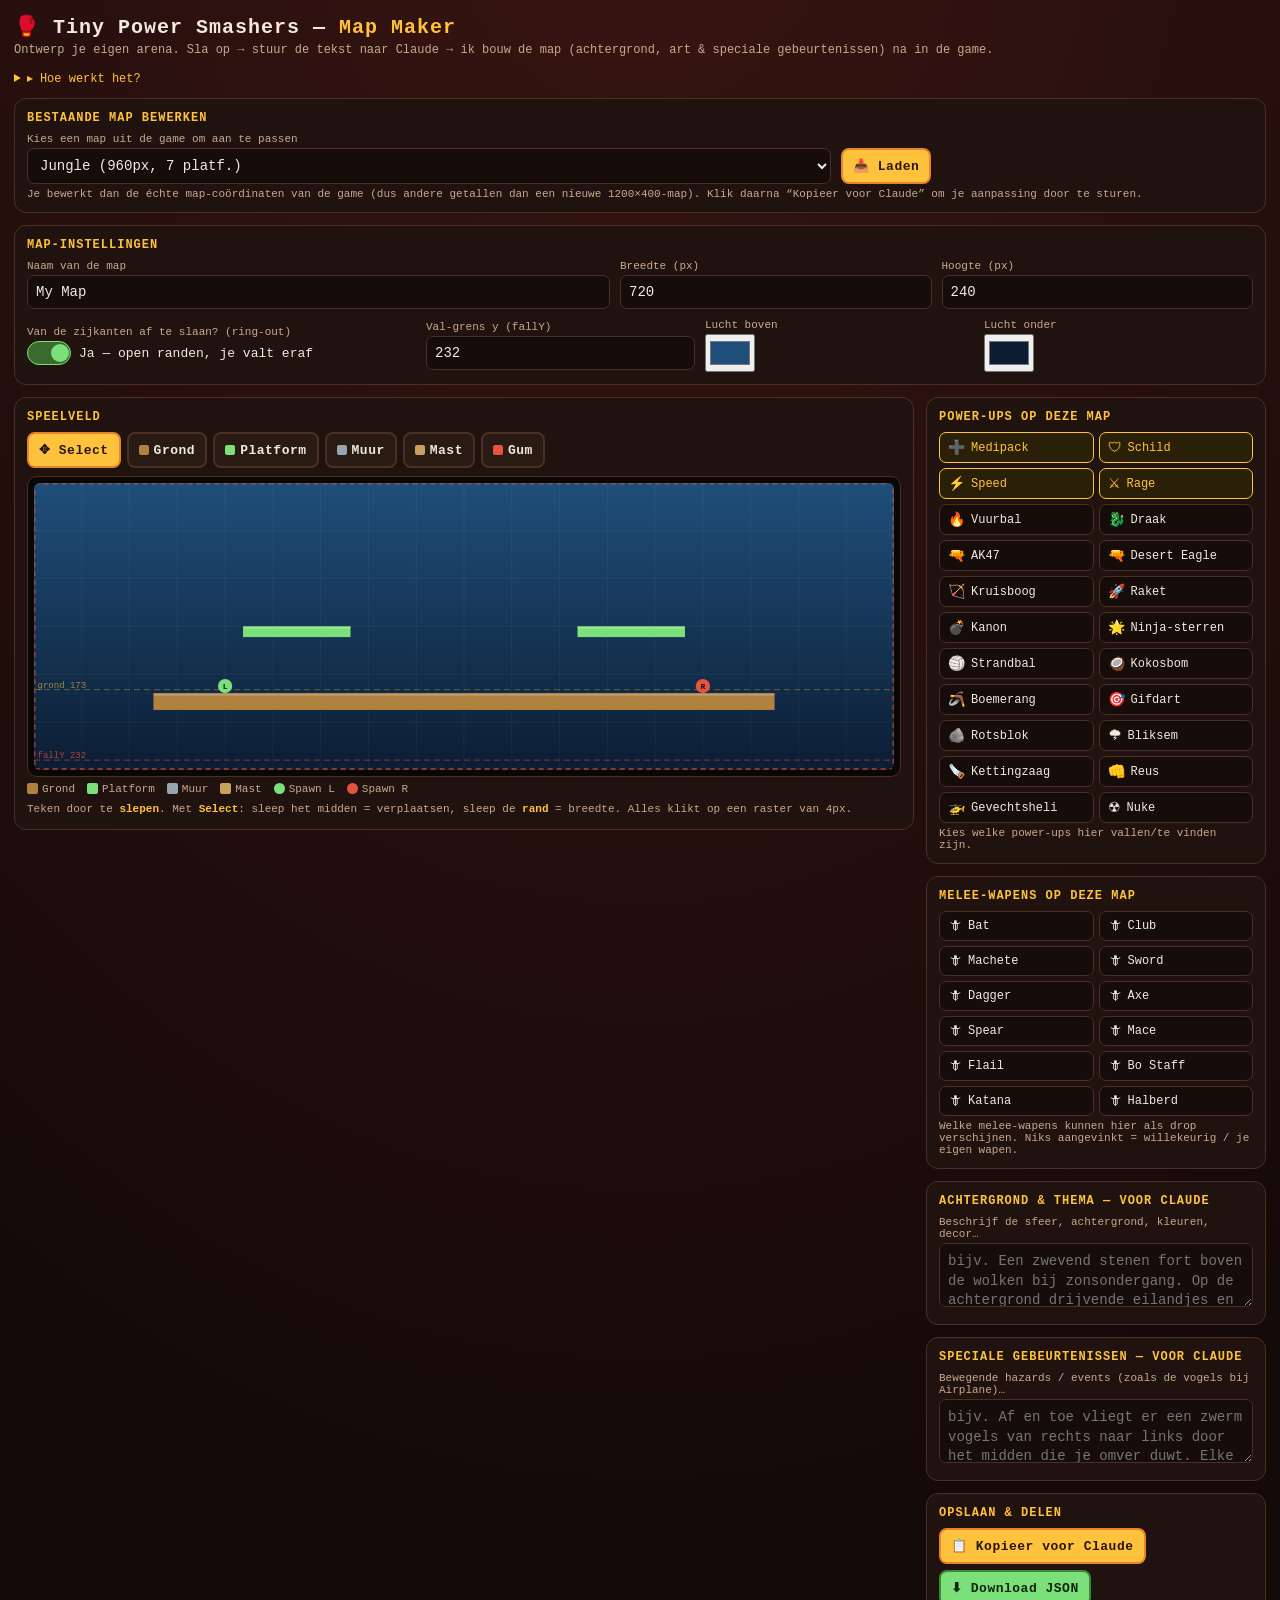
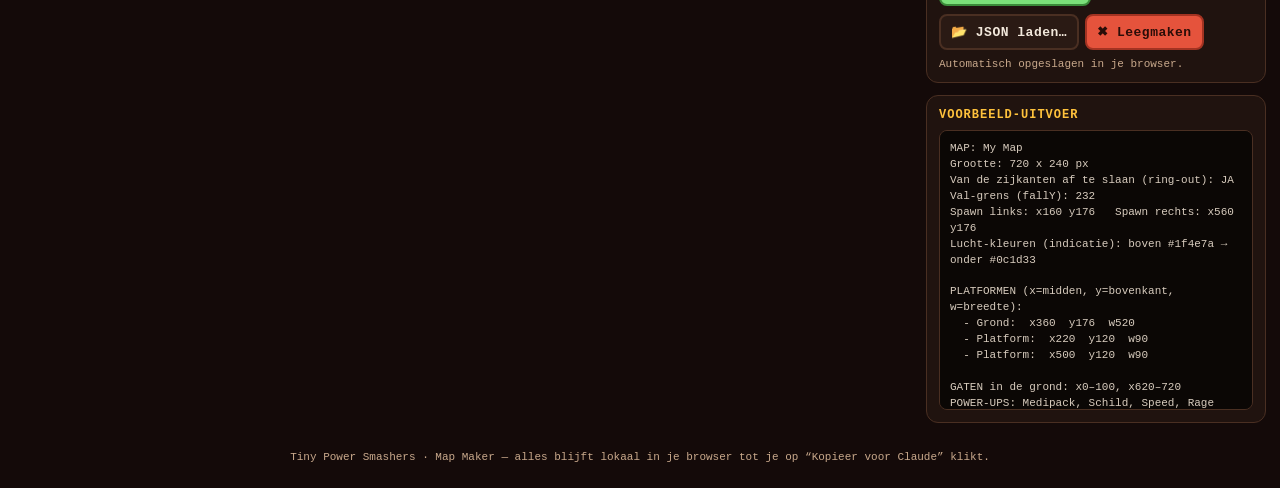
==== mapmaker.html @ edf4273c "Map Maker: volledige power-up-lijst + melee-wapen-keuze - Power-ups worden nu dynamisch uit SHOP_POW" ====
<!DOCTYPE html>
<html lang="nl">
<head>
<meta charset="utf-8" />
<meta name="viewport" content="width=device-width, initial-scale=1, maximum-scale=1, user-scalable=no" />
<title>Tiny Power Smashers — Map Maker</title>
<style>
  :root{
    --bg:#140a09; --panel:#20130f; --panel2:#2a1a14; --line:#4a2f22;
    --ink:#f3e9dc; --sub:#c9a98c; --gold:#ffc23c; --gold2:#e8852a;
    --green:#7be07a; --red:#e5533c; --blue:#6fb6e8;
    --mono:'Courier New',ui-monospace,monospace;
  }
  *{box-sizing:border-box}
  html,body{margin:0}
  body{
    background:radial-gradient(140% 120% at 50% -10%,#3a1512 0%,#140a09 70%);
    color:var(--ink); font-family:var(--mono); min-height:100vh; padding:14px;
    -webkit-text-size-adjust:100%;
  }
  h1{font-size:20px;margin:0;letter-spacing:1px}
  h1 .sm{color:var(--gold);}
  .subtitle{color:var(--sub);font-size:12px;margin:4px 0 14px}
  .card{background:var(--panel);border:1px solid var(--line);border-radius:12px;padding:12px;margin-bottom:12px}
  .card > .hd{font-weight:bold;color:var(--gold);letter-spacing:1px;font-size:12px;margin-bottom:8px;text-transform:uppercase}
  label{display:block;font-size:11px;color:var(--sub);margin-bottom:3px}
  input[type=text],input[type=number],textarea,select{
    width:100%;background:#160d0a;border:1px solid var(--line);border-radius:7px;color:var(--ink);
    font-family:var(--mono);font-size:14px;padding:8px;outline:none;
  }
  input:focus,textarea:focus,select:focus{border-color:var(--gold)}
  textarea{resize:vertical;min-height:64px;line-height:1.4}
  .row{display:flex;gap:10px;flex-wrap:wrap}
  .row > div{flex:1 1 120px;min-width:0}
  .layout{display:grid;grid-template-columns:1fr 340px;gap:12px;align-items:start}
  @media (max-width:860px){.layout{grid-template-columns:1fr}}
  .toolbar{display:flex;gap:6px;flex-wrap:wrap;margin-bottom:8px}
  button{font-family:var(--mono);cursor:pointer;border-radius:8px;border:2px solid var(--line);
    background:var(--panel2);color:var(--ink);padding:8px 10px;font-size:13px;font-weight:bold;letter-spacing:.5px}
  button:hover{border-color:var(--gold)}
  .tool.active{background:var(--gold);color:#2a1608;border-color:var(--gold2)}
  .tool .sw{display:inline-block;width:10px;height:10px;border-radius:2px;vertical-align:middle;margin-right:5px}
  .btn-gold{background:var(--gold);color:#2a1608;border-color:var(--gold2)}
  .btn-green{background:var(--green);color:#0d240c;border-color:#3a8a39}
  .btn-red{background:var(--red);color:#2a0d08;border-color:#a33322}
  .canvas-wrap{background:#0b0705;border:1px solid var(--line);border-radius:10px;padding:6px;overflow:auto}
  canvas{display:block;width:100%;image-rendering:pixelated;border-radius:6px;touch-action:none;background:#0b0705}
  .hint{font-size:11px;color:var(--sub);margin-top:6px;line-height:1.5}
  .hint b{color:var(--gold)}
  .pu-grid{display:grid;grid-template-columns:1fr 1fr;gap:5px}
  .pu{display:flex;align-items:center;gap:6px;background:#160d0a;border:1px solid var(--line);border-radius:7px;padding:6px 8px;font-size:12px;cursor:pointer;user-select:none}
  .pu.on{background:#2a2008;border-color:var(--gold);color:var(--gold)}
  .pu .emo{font-size:14px}
  .switch{display:flex;align-items:center;gap:8px;cursor:pointer;user-select:none;font-size:13px}
  .switch .track{width:44px;height:24px;border-radius:14px;background:#3a241b;border:1px solid var(--line);position:relative;transition:.15s}
  .switch .knob{position:absolute;top:2px;left:2px;width:18px;height:18px;border-radius:50%;background:var(--sub);transition:.15s}
  .switch.on .track{background:#3a6a2e;border-color:var(--green)}
  .switch.on .knob{left:23px;background:var(--green)}
  .prop{display:none}
  .prop.show{display:block}
  .prop .row > div{flex:1 1 60px}
  .out{white-space:pre-wrap;font-size:11px;line-height:1.45;background:#0b0705;border:1px solid var(--line);border-radius:8px;padding:10px;max-height:280px;overflow:auto;color:#d8ccbe}
  .foot{color:var(--sub);font-size:11px;text-align:center;margin-top:16px}
  .legend{display:flex;gap:12px;flex-wrap:wrap;font-size:11px;color:var(--sub);margin-top:6px}
  .legend span{display:inline-flex;align-items:center;gap:4px}
  .legend i{width:11px;height:11px;border-radius:2px;display:inline-block}
  details{margin-bottom:12px}
  summary{cursor:pointer;color:var(--gold);font-size:12px}
  .mini-note{font-size:11px;color:var(--sub);margin-top:4px}
</style>
</head>
<body>
  <h1>🥊 Tiny Power Smashers — <span class="sm">Map Maker</span></h1>
  <p class="subtitle">Ontwerp je eigen arena. Sla op → stuur de tekst naar Claude → ik bouw de map (achtergrond, art & speciale gebeurtenissen) na in de game.</p>

  <details>
    <summary>▸ Hoe werkt het?</summary>
    <div class="hint" style="margin-top:8px">
      1. Kies een <b>gereedschap</b> en <b>teken</b> op het speelveld door te slepen (platform / grond / muur / mast).<br>
      2. Met <b>Select</b> versleep je een blok; sleep de <b>zijkant</b> om de breedte aan te passen. Boven → smaller.<br>
      3. <b>Gaten</b> maak je door de grond in losse stukken te leggen met ruimte ertussen.<br>
      4. Zet de <b>naam</b>, <b>grootte</b>, <b>power-ups</b> en of je <b>van de zijkanten af geslagen</b> kunt worden.<br>
      5. Vul de <b>beschrijvingen</b> in (achtergrond/thema + speciale gebeurtenissen zoals de vogels bij Airplane).<br>
      6. Klik <b>“Kopieer voor Claude”</b> en plak dat in de chat. Klaar!
    </div>
  </details>

  <div class="card" id="loadCard">
    <div class="hd">Bestaande map bewerken</div>
    <div class="row" style="align-items:flex-end">
      <div style="flex:2 1 220px"><label>Kies een map uit de game om aan te passen</label>
        <select id="loadMap"></select>
      </div>
      <div><button id="loadBtn" class="btn-gold">📥 Laden</button></div>
    </div>
    <div class="mini-note">Je bewerkt dan de échte map-coördinaten van de game (dus andere getallen dan een nieuwe 1200×400-map). Klik daarna “Kopieer voor Claude” om je aanpassing door te sturen.</div>
  </div>

  <div class="card">
    <div class="hd">Map-instellingen</div>
    <div class="row">
      <div style="flex:2 1 200px"><label>Naam van de map</label><input id="mName" type="text" placeholder="bijv. Sky Fortress" /></div>
      <div><label>Breedte (px)</label><input id="mW" type="number" min="280" max="2000" step="20" /></div>
      <div><label>Hoogte (px)</label><input id="mH" type="number" min="180" max="360" step="10" /></div>
    </div>
    <div class="row" style="margin-top:10px;align-items:center">
      <div style="flex:1 1 240px">
        <label>Van de zijkanten af te slaan? (ring-out)</label>
        <div class="switch on" id="mKnock"><div class="track"><div class="knob"></div></div><span id="mKnockLbl">Ja — open randen, je valt eraf</span></div>
      </div>
      <div><label>Val-grens y (fallY)</label><input id="mFall" type="number" min="120" max="360" step="4" /></div>
      <div><label>Lucht boven</label><input id="mSkyTop" type="color" value="#1f4e7a" style="height:38px;padding:2px" /></div>
      <div><label>Lucht onder</label><input id="mSkyBot" type="color" value="#0c1d33" style="height:38px;padding:2px" /></div>
    </div>
  </div>

  <div class="layout">
    <!-- EDITOR -->
    <div class="card">
      <div class="hd">Speelveld</div>
      <div class="toolbar" id="tools">
        <button class="tool active" data-tool="select">✥ Select</button>
        <button class="tool" data-tool="ground"><span class="sw" style="background:#b0813f"></span>Grond</button>
        <button class="tool" data-tool="platform"><span class="sw" style="background:#7be07a"></span>Platform</button>
        <button class="tool" data-tool="wall"><span class="sw" style="background:#9aa4ae"></span>Muur</button>
        <button class="tool" data-tool="mast"><span class="sw" style="background:#caa060"></span>Mast</button>
        <button class="tool" data-tool="erase"><span class="sw" style="background:#e5533c"></span>Gum</button>
      </div>
      <div class="canvas-wrap"><canvas id="cv"></canvas></div>
      <div class="legend">
        <span><i style="background:#b0813f"></i>Grond</span>
        <span><i style="background:#7be07a"></i>Platform</span>
        <span><i style="background:#9aa4ae"></i>Muur</span>
        <span><i style="background:#caa060"></i>Mast</span>
        <span><i style="background:#7be07a;border-radius:50%"></i>Spawn L</span>
        <span><i style="background:#e5533c;border-radius:50%"></i>Spawn R</span>
      </div>
      <div class="hint">Teken door te <b>slepen</b>. Met <b>Select</b>: sleep het midden = verplaatsen, sleep de <b>rand</b> = breedte. Alles klikt op een raster van 4px.</div>

      <div class="prop card" id="propCard" style="margin-top:10px;background:var(--panel2)">
        <div class="hd">Geselecteerd blok</div>
        <div class="row">
          <div><label>Type</label>
            <select id="pType"><option value="ground">Grond</option><option value="platform">Platform</option><option value="wall">Muur</option><option value="mast">Mast</option></select>
          </div>
          <div><label>x (midden)</label><input id="pX" type="number" step="4" /></div>
          <div><label>y (bovenkant)</label><input id="pY" type="number" step="4" /></div>
          <div><label>breedte</label><input id="pW" type="number" step="4" /></div>
        </div>
        <div class="toolbar" style="margin-top:10px">
          <button id="pDup">⧉ Dupliceren</button>
          <button id="pDel" class="btn-red">🗑 Verwijderen</button>
        </div>
      </div>
    </div>

    <!-- SIDE PANEL -->
    <div>
      <div class="card">
        <div class="hd">Power-ups op deze map</div>
        <div class="pu-grid" id="puGrid"></div>
        <div class="mini-note">Kies welke power-ups hier vallen/te vinden zijn.</div>
      </div>

      <div class="card">
        <div class="hd">Melee-wapens op deze map</div>
        <div class="pu-grid" id="meleeGrid"></div>
        <div class="mini-note">Welke melee-wapens kunnen hier als drop verschijnen. Niks aangevinkt = willekeurig / je eigen wapen.</div>
      </div>

      <div class="card">
        <div class="hd">Achtergrond &amp; thema — voor Claude</div>
        <label>Beschrijf de sfeer, achtergrond, kleuren, decor…</label>
        <textarea id="mBg" placeholder="bijv. Een zwevend stenen fort boven de wolken bij zonsondergang. Op de achtergrond drijvende eilandjes en verre bergtoppen. Warme oranje/paarse lucht."></textarea>
      </div>

      <div class="card">
        <div class="hd">Speciale gebeurtenissen — voor Claude</div>
        <label>Bewegende hazards / events (zoals de vogels bij Airplane)…</label>
        <textarea id="mEvents" placeholder="bijv. Af en toe vliegt er een zwerm vogels van rechts naar links door het midden die je omver duwt. Elke ~8s. En soms slaat de bliksem in op een willekeurig platform."></textarea>
      </div>

      <div class="card">
        <div class="hd">Opslaan &amp; delen</div>
        <div class="toolbar">
          <button id="btnCopy" class="btn-gold">📋 Kopieer voor Claude</button>
          <button id="btnJson" class="btn-green">⬇ Download JSON</button>
        </div>
        <div class="toolbar">
          <button id="btnLoad">📂 JSON laden…</button>
          <button id="btnClear" class="btn-red">✖ Leegmaken</button>
        </div>
        <div class="mini-note" id="saveNote">Automatisch opgeslagen in je browser.</div>
      </div>

      <div class="card">
        <div class="hd">Voorbeeld-uitvoer</div>
        <div class="out" id="outBox"></div>
      </div>
    </div>
  </div>

  <p class="foot">Tiny Power Smashers · Map Maker — alles blijft lokaal in je browser tot je op “Kopieer voor Claude” klikt.</p>

<!-- de echte game-config: geeft toegang tot VERSUS_MAPS zodat je bestaande maps kunt laden -->
<script src="js/config.js?v=menu176"></script>
<script>
(function(){
  "use strict";
  var $ = function(id){ return document.getElementById(id); };
  var GRID = 4, GROUND_REF = 173;
  // ---- power-ups: dynamisch uit de echte game-config (SHOP_POWERUPS) + extra kinds die niet in de shop staan ----
  var FALLBACK_PU = [
    ['heal','Medipack','➕'],['shield','Shield','🛡'],['speed','Speed','⚡'],['rage','Rage','⚔'],
    ['fireball','Fireball','🔥'],['dragon','Dragon','🐉'],['ak47','AK47','🔫'],['rocket','Rocket','🚀'],
    ['cannon','Cannon','💣'],['beachball','Beach ball','🏐'],['coco','Coconut bomb','🥥'],['boom','Boomerang','🪃'],
    ['dart','Poison dart','🎯'],['rock','Falling rock','🪨'],['lightning','Lightning','🌩'],['ninjastar','Ninja stars','🌟'],
    ['deagle','Desert Eagle','🔫'],['crossbow','Crossbow','🏹'],['chainsaw','Chainsaw','🪚'],['giant','Giant','👊']
  ];
  var EXTRA_PU = [['giant','Reus','👊'],['heli','Gevechtsheli','🚁'],['nuke','Nuke','☢']];   // bestaan in de game maar niet in de shop
  function buildPowerups(){
    if (typeof SHOP_POWERUPS === 'undefined') return FALLBACK_PU;
    var order = (typeof TRAINING_POWERUP_ORDER !== 'undefined') ? TRAINING_POWERUP_ORDER.slice() : [];
    Object.keys(SHOP_POWERUPS).forEach(function(k){ if(order.indexOf(k)<0) order.push(k); });   // ontbrekende (chainsaw ed.) achteraan
    var list = order.filter(function(k){return SHOP_POWERUPS[k];})
      .map(function(k){ return [k, SHOP_POWERUPS[k].name, SHOP_POWERUPS[k].icon || '•']; });
    EXTRA_PU.forEach(function(e){ if(!list.some(function(l){return l[0]===e[0];})) list.push(e); });
    return list;
  }
  var POWERUPS = buildPowerups();
  // ---- melee-wapens: dynamisch uit WEAPONS (type melee) ----
  function buildMelee(){
    if (typeof WEAPONS === 'undefined') return [];
    // de echt-selecteerbare melee-wapens (chainsaw staat al bij de power-ups; zap-mes/shield zijn ability-wapens)
    var order = (typeof TRAINING_MELEE_ORDER !== 'undefined') ? TRAINING_MELEE_ORDER.slice()
      : Object.keys(WEAPONS).filter(function(k){ return WEAPONS[k].type==='melee'; });
    return order.filter(function(k){ return k!=='chainsaw' && WEAPONS[k] && WEAPONS[k].type==='melee'; })
      .map(function(k){ return [k, WEAPONS[k].name]; });
  }
  var MELEE = buildMelee();
  var TYPE_COL = { ground:'#b0813f', platform:'#7be07a', wall:'#9aa4ae', mast:'#caa060' };
  var TYPE_H   = { ground:14, platform:9, wall:44, mast:60 };

  var uid = 1;
  function nid(){ return uid++; }
  function snap(v){ return Math.round(v/GRID)*GRID; }
  function clone(o){ return JSON.parse(JSON.stringify(o)); }

  var state = defaultState();
  function defaultState(){
    return {
      name:'My Map', w:720, h:240, sideKnockoff:true, fallY:232,
      skyTop:'#1f4e7a', skyBottom:'#0c1d33',
      spawnL:{x:160,y:176}, spawnR:{x:560,y:176},
      platforms:[
        {id:nid(),x:360,y:176,w:520,type:'ground'},
        {id:nid(),x:220,y:120,w:90,type:'platform'},
        {id:nid(),x:500,y:120,w:90,type:'platform'}
      ],
      powerups:['heal','shield','speed','rage'],
      melee:[],
      background:'', events:''
    };
  }

  // ---------- canvas ----------
  var cv = $('cv'), ctx = cv.getContext('2d');
  var scale = 1, dpr = Math.min(2, window.devicePixelRatio||1);
  function layout(){
    var cssW = cv.parentElement.clientWidth - 12;
    scale = cssW / state.w;
    var cssH = state.h * scale;
    cv.style.height = cssH + 'px';
    cv.width = Math.round(cssW*dpr); cv.height = Math.round(cssH*dpr);
    ctx.setTransform(dpr*scale,0,0,dpr*scale,0,0); // now we draw in logical coords
    render();
  }
  window.addEventListener('resize', layout);

  function render(){
    var w=state.w,h=state.h;
    ctx.clearRect(0,0,w,h);
    // sky
    var g=ctx.createLinearGradient(0,0,0,h);
    g.addColorStop(0,state.skyTop); g.addColorStop(1,state.skyBottom);
    ctx.fillStyle=g; ctx.fillRect(0,0,w,h);
    // grid
    ctx.strokeStyle='rgba(255,255,255,0.05)'; ctx.lineWidth=1/scale;
    for(var x=0;x<=w;x+=40){ ctx.beginPath();ctx.moveTo(x,0);ctx.lineTo(x,h);ctx.stroke(); }
    for(var y=0;y<=h;y+=40){ ctx.beginPath();ctx.moveTo(0,y);ctx.lineTo(w,y);ctx.stroke(); }
    // ground reference + fall line
    ctx.strokeStyle='rgba(255,194,60,0.35)'; ctx.setLineDash([6/scale,4/scale]); ctx.lineWidth=1/scale;
    ctx.beginPath();ctx.moveTo(0,GROUND_REF);ctx.lineTo(w,GROUND_REF);ctx.stroke();
    ctx.strokeStyle='rgba(229,83,60,0.5)';
    ctx.beginPath();ctx.moveTo(0,state.fallY);ctx.lineTo(w,state.fallY);ctx.stroke();
    ctx.setLineDash([]);
    ctx.fillStyle='rgba(255,194,60,0.6)'; ctx.font=(9/scale)+'px monospace';
    ctx.fillText('grond '+GROUND_REF, 3, GROUND_REF-2/scale);
    ctx.fillStyle='rgba(229,83,60,0.75)';
    ctx.fillText('fallY '+state.fallY, 3, state.fallY-2/scale);
    // side edges
    if(state.sideKnockoff){
      ctx.strokeStyle='rgba(229,83,60,0.55)'; ctx.setLineDash([5/scale,4/scale]); ctx.lineWidth=2/scale;
      ctx.strokeRect(0.5,0.5,w-1,h-1); ctx.setLineDash([]);
    } else {
      ctx.fillStyle='rgba(154,164,174,0.35)';
      ctx.fillRect(0,0,4,h); ctx.fillRect(w-4,0,4,h);
    }
    // platforms
    state.platforms.forEach(function(p){
      var ph = p.h || TYPE_H[p.type] || 9;
      var left = p.x - p.w/2;
      ctx.fillStyle = TYPE_COL[p.type] || '#7be07a';
      ctx.fillRect(left, p.y, p.w, ph);
      ctx.fillStyle='rgba(255,255,255,0.22)'; ctx.fillRect(left, p.y, p.w, Math.max(1,2));
      if(p.id===selId){
        ctx.strokeStyle='#fff'; ctx.lineWidth=1.5/scale; ctx.strokeRect(left, p.y, p.w, ph);
        // width handles
        ctx.fillStyle='#fff';
        ctx.fillRect(left-3, p.y+ph/2-3, 6,6);
        ctx.fillRect(left+p.w-3, p.y+ph/2-3, 6,6);
      }
    });
    // spawns
    drawSpawn(state.spawnL,'#7be07a','L');
    drawSpawn(state.spawnR,'#e5533c','R');
    // drawing preview
    if(draft){
      ctx.globalAlpha=0.6; ctx.fillStyle=TYPE_COL[draft.type];
      ctx.fillRect(draft.x-draft.w/2, draft.y, draft.w, TYPE_H[draft.type]||9);
      ctx.globalAlpha=1;
    }
  }
  function drawSpawn(s,col,ch){
    ctx.fillStyle=col; ctx.beginPath(); ctx.arc(s.x, s.y-6, 6, 0, 6.2832); ctx.fill();
    ctx.fillStyle='#111'; ctx.font='bold '+(8/scale)+'px monospace'; ctx.textAlign='center';
    ctx.fillText(ch, s.x, s.y-3.5); ctx.textAlign='left';
  }

  // ---------- interaction ----------
  var tool='select', selId=null, drag=null, draft=null;
  function evPos(e){
    var r=cv.getBoundingClientRect();
    return { x: snap((e.clientX-r.left)/scale), y: snap((e.clientY-r.top)/scale) };
  }
  function hitPlatform(x,y){
    for(var i=state.platforms.length-1;i>=0;i--){
      var p=state.platforms[i], ph=p.h||TYPE_H[p.type]||9;
      if(x>=p.x-p.w/2-4 && x<=p.x+p.w/2+4 && y>=p.y-4 && y<=p.y+ph+4) return p;
    }
    return null;
  }
  function hitSpawn(x,y){
    if(Math.abs(x-state.spawnL.x)<10 && Math.abs(y-6-state.spawnL.y)<12) return 'L';
    if(Math.abs(x-state.spawnR.x)<10 && Math.abs(y-6-state.spawnR.y)<12) return 'R';
    return null;
  }

  cv.addEventListener('pointerdown', function(e){
    e.preventDefault(); cv.setPointerCapture(e.pointerId);
    var pos=evPos(e);
    if(tool==='select'){
      var sp=hitSpawn(pos.x,pos.y);
      if(sp){ drag={kind:'spawn',which:sp}; return; }
      var p=hitPlatform(pos.x,pos.y);
      if(p){
        selId=p.id; syncProp();
        var edge = Math.abs(pos.x-(p.x-p.w/2))<8 ? 'L' : (Math.abs(pos.x-(p.x+p.w/2))<8 ? 'R' : null);
        drag = edge ? {kind:'resize',side:edge,id:p.id} : {kind:'move',id:p.id,ox:pos.x-p.x,oy:pos.y-p.y};
      } else { selId=null; syncProp(); }
      render(); return;
    }
    if(tool==='erase'){
      var pe=hitPlatform(pos.x,pos.y);
      if(pe){ state.platforms=state.platforms.filter(function(q){return q.id!==pe.id;}); if(selId===pe.id)selId=null; syncProp(); commit(); }
      return;
    }
    // drawing tools
    draft={type:tool, x0:pos.x, y:pos.y, x:pos.x, w:GRID};
    render();
  });
  cv.addEventListener('pointermove', function(e){
    if(!drag && !draft) return;
    var pos=evPos(e);
    if(draft){
      var left=Math.min(draft.x0,pos.x), right=Math.max(draft.x0,pos.x);
      draft.w=Math.max(GRID,right-left); draft.x=(left+right)/2; draft.y=pos.y;
      render(); return;
    }
    if(drag.kind==='spawn'){
      var s = drag.which==='L'?state.spawnL:state.spawnR;
      s.x=clampX(pos.x); s.y=Math.max(20,Math.min(state.h-2,pos.y)); render(); return;
    }
    var p=byId(drag.id); if(!p) return;
    if(drag.kind==='move'){ p.x=clampX(pos.x-drag.ox); p.y=Math.max(0,Math.min(state.h-4,pos.y-drag.oy)); }
    else if(drag.kind==='resize'){
      if(drag.side==='R'){ var l=p.x-p.w/2; var nr=Math.max(l+GRID,pos.x); p.w=nr-l; p.x=l+p.w/2; }
      else { var r=p.x+p.w/2; var nl=Math.min(r-GRID,pos.x); p.w=r-nl; p.x=nl+p.w/2; }
    }
    syncProp(); render();
  });
  function endDrag(){
    if(draft){
      if(draft.w>=GRID){ var np={id:nid(),x:snap(draft.x),y:snap(draft.y),w:snap(draft.w),type:draft.type}; state.platforms.push(np); selId=np.id; setTool('select'); syncProp(); }
      draft=null; commit();
    }
    if(drag){ drag=null; commit(); }
  }
  cv.addEventListener('pointerup', endDrag);
  cv.addEventListener('pointercancel', endDrag);
  function byId(id){ return state.platforms.find(function(p){return p.id===id;}); }
  function clampX(x){ return Math.max(0,Math.min(state.w,x)); }

  // ---------- tools ----------
  function setTool(t){
    tool=t;
    Array.prototype.forEach.call(document.querySelectorAll('.tool'),function(b){ b.classList.toggle('active', b.dataset.tool===t); });
  }
  $('tools').addEventListener('click', function(e){
    var b=e.target.closest('.tool'); if(!b) return; setTool(b.dataset.tool);
  });

  // ---------- property panel ----------
  function syncProp(){
    var p=byId(selId);
    $('propCard').classList.toggle('show', !!p);
    if(!p) return;
    $('pType').value=p.type; $('pX').value=p.x; $('pY').value=p.y; $('pW').value=p.w;
  }
  ['pType','pX','pY','pW'].forEach(function(id){
    $(id).addEventListener('input', function(){
      var p=byId(selId); if(!p) return;
      p.type=$('pType').value;
      p.x=snap(+$('pX').value||0); p.y=snap(+$('pY').value||0); p.w=Math.max(GRID,snap(+$('pW').value||GRID));
      render(); commit();
    });
  });
  $('pDel').addEventListener('click', function(){
    state.platforms=state.platforms.filter(function(q){return q.id!==selId;}); selId=null; syncProp(); render(); commit();
  });
  $('pDup').addEventListener('click', function(){
    var p=byId(selId); if(!p) return; var c=clone(p); c.id=nid(); c.x=clampX(p.x+24); c.y=p.y; state.platforms.push(c); selId=c.id; syncProp(); render(); commit();
  });

  // ---------- power-ups ----------
  function buildPU(){
    var g=$('puGrid'); g.innerHTML='';
    POWERUPS.forEach(function(pu){
      var el=document.createElement('div'); el.className='pu'+(state.powerups.indexOf(pu[0])>=0?' on':'');
      el.innerHTML='<span class="emo">'+pu[2]+'</span> '+pu[1];
      el.addEventListener('click', function(){
        var i=state.powerups.indexOf(pu[0]);
        if(i>=0) state.powerups.splice(i,1); else state.powerups.push(pu[0]);
        el.classList.toggle('on'); commit();
      });
      g.appendChild(el);
    });
  }
  function renderMelee(){
    var g=$('meleeGrid'); if(!g) return; g.innerHTML='';
    if(!MELEE.length){ g.innerHTML='<div class="mini-note">Melee-lijst niet geladen.</div>'; return; }
    MELEE.forEach(function(w){
      state.melee=state.melee||[];
      var el=document.createElement('div'); el.className='pu'+(state.melee.indexOf(w[0])>=0?' on':'');
      el.innerHTML='<span class="emo">🗡</span> '+w[1];
      el.addEventListener('click', function(){
        state.melee=state.melee||[];
        var i=state.melee.indexOf(w[0]);
        if(i>=0) state.melee.splice(i,1); else state.melee.push(w[0]);
        el.classList.toggle('on'); commit();
      });
      g.appendChild(el);
    });
  }

  // ---------- settings bindings ----------
  function bindText(id, key, isNum, cb){
    $(id).addEventListener('input', function(){
      state[key]= isNum ? (+$(id).value||0) : $(id).value;
      if(cb) cb(); commit();
    });
  }
  bindText('mName','name',false);
  bindText('mW','w',true, layout);
  bindText('mH','h',true, layout);
  bindText('mFall','fallY',true, render);
  bindText('mSkyTop','skyTop',false, render);
  bindText('mSkyBot','skyBottom',false, render);
  bindText('mBg','background',false);
  bindText('mEvents','events',false);
  $('mKnock').addEventListener('click', function(){
    state.sideKnockoff=!state.sideKnockoff;
    this.classList.toggle('on', state.sideKnockoff);
    $('mKnockLbl').textContent = state.sideKnockoff ? 'Ja — open randen, je valt eraf' : 'Nee — muren aan de zijkanten, je valt er niet af';
    render(); commit();
  });

  function pushSettingsToUI(){
    $('mName').value=state.name; $('mW').value=state.w; $('mH').value=state.h;
    $('mFall').value=state.fallY; $('mSkyTop').value=state.skyTop; $('mSkyBot').value=state.skyBottom;
    $('mBg').value=state.background; $('mEvents').value=state.events;
    $('mKnock').classList.toggle('on', state.sideKnockoff);
    $('mKnockLbl').textContent = state.sideKnockoff ? 'Ja — open randen, je valt eraf' : 'Nee — muren aan de zijkanten, je valt er niet af';
  }

  // ---------- gaps detection ----------
  function groundGaps(){
    var segs=state.platforms.filter(function(p){return p.type==='ground';})
      .map(function(p){return [p.x-p.w/2,p.x+p.w/2];}).sort(function(a,b){return a[0]-b[0];});
    var gaps=[], cursor=0;
    segs.forEach(function(s){
      if(s[0]>cursor+2) gaps.push([Math.round(cursor),Math.round(s[0])]);
      cursor=Math.max(cursor,s[1]);
    });
    if(cursor<state.w-2) gaps.push([Math.round(cursor),state.w]);
    return gaps;
  }

  // ---------- output ----------
  function summary(){
    var puNames=state.powerups.map(function(id){var f=POWERUPS.find(function(p){return p[0]===id;});return f?f[1]:id;});
    var gaps=groundGaps();
    var L=[];
    L.push('MAP: '+state.name);
    L.push('Grootte: '+state.w+' x '+state.h+' px');
    L.push('Van de zijkanten af te slaan (ring-out): '+(state.sideKnockoff?'JA':'NEE — muren aan de zijkanten'));
    L.push('Val-grens (fallY): '+state.fallY);
    L.push('Spawn links: x'+state.spawnL.x+' y'+state.spawnL.y+'   Spawn rechts: x'+state.spawnR.x+' y'+state.spawnR.y);
    L.push('Lucht-kleuren (indicatie): boven '+state.skyTop+' → onder '+state.skyBottom);
    L.push('');
    L.push('PLATFORMEN (x=midden, y=bovenkant, w=breedte):');
    ['ground','platform','wall','mast'].forEach(function(t){
      var list=state.platforms.filter(function(p){return p.type===t;});
      if(!list.length) return;
      var lbl={ground:'Grond',platform:'Platform',wall:'Muur',mast:'Mast'}[t];
      list.sort(function(a,b){return a.x-b.x;}).forEach(function(p){
        L.push('  - '+lbl+':  x'+p.x+'  y'+p.y+'  w'+p.w);
      });
    });
    L.push('');
    L.push('GATEN in de grond: '+(gaps.length? gaps.map(function(g){return 'x'+g[0]+'–'+g[1];}).join(', ') : 'geen (dichte vloer)'));
    L.push('POWER-UPS: '+(puNames.length?puNames.join(', '):'geen'));
    var meNames=(state.melee||[]).map(function(id){var f=MELEE.find(function(w){return w[0]===id;});return f?f[1]:id;});
    L.push('MELEE-WAPENS: '+(meNames.length?meNames.join(', '):'willekeurig / eigen wapen'));
    L.push('');
    L.push('ACHTERGROND / THEMA (voor Claude):');
    L.push('  '+(state.background.trim()||'(niet ingevuld)'));
    L.push('');
    L.push('SPECIALE GEBEURTENISSEN (voor Claude):');
    L.push('  '+(state.events.trim()||'(niet ingevuld)'));
    L.push('');
    L.push('--- JSON ---');
    L.push(JSON.stringify(exportObj()));
    return L.join('\n');
  }
  function exportObj(){
    return {
      name:state.name, w:state.w, h:state.h, sideKnockoff:state.sideKnockoff, fallY:state.fallY,
      sky:[state.skyTop,state.skyBottom],
      spawnL:state.spawnL, spawnR:state.spawnR,
      platforms:state.platforms.map(function(p){return {x:p.x,y:p.y,w:p.w,type:p.type};}),
      powerups:state.powerups.slice(),
      melee:(state.melee||[]).slice(),
      background:state.background, events:state.events
    };
  }

  // ---------- persistence & actions ----------
  var SAVE='tps_mapmaker_v1';
  function commit(){
    try{ localStorage.setItem(SAVE, JSON.stringify(exportObj())); }catch(e){}
    $('outBox').textContent=summary();
  }
  function loadObj(o){
    try{
      state.name=o.name||'My Map'; state.w=o.w||720; state.h=o.h||240;
      state.sideKnockoff = o.sideKnockoff!==false; state.fallY=o.fallY||232;
      if(o.sky){ state.skyTop=o.sky[0]||state.skyTop; state.skyBottom=o.sky[1]||state.skyBottom; }
      state.spawnL=o.spawnL||{x:160,y:176}; state.spawnR=o.spawnR||{x:560,y:176};
      state.platforms=(o.platforms||[]).map(function(p){return {id:nid(),x:p.x,y:p.y,w:p.w,type:p.type||'platform'};});
      state.powerups=o.powerups||[]; state.melee=o.melee||[]; state.background=o.background||''; state.events=o.events||'';
      selId=null;
      pushSettingsToUI(); buildPU(); renderMelee(); syncProp(); layout(); commit();
    }catch(e){ alert('Kon deze JSON niet laden.'); }
  }
  $('btnCopy').addEventListener('click', function(){
    var txt=summary();
    if(navigator.clipboard && navigator.clipboard.writeText){
      navigator.clipboard.writeText(txt).then(flashCopied, fallbackCopy.bind(null,txt));
    } else fallbackCopy(txt);
  });
  function flashCopied(){ var b=$('btnCopy'); var o=b.textContent; b.textContent='✓ Gekopieerd!'; setTimeout(function(){b.textContent=o;},1400); }
  function fallbackCopy(txt){
    var ta=document.createElement('textarea'); ta.value=txt; document.body.appendChild(ta); ta.select();
    try{ document.execCommand('copy'); flashCopied(); }catch(e){ alert('Kopiëren mislukte — selecteer de tekst in het uitvoer-vak.'); }
    document.body.removeChild(ta);
  }
  $('btnJson').addEventListener('click', function(){
    var blob=new Blob([JSON.stringify(exportObj(),null,2)],{type:'application/json'});
    var a=document.createElement('a'); a.href=URL.createObjectURL(blob);
    a.download=(state.name||'map').replace(/[^a-z0-9]+/gi,'_').toLowerCase()+'.json'; a.click();
    setTimeout(function(){URL.revokeObjectURL(a.href);},2000);
  });
  $('btnLoad').addEventListener('click', function(){
    var txt=prompt('Plak hier je map-JSON (of het hele “voor Claude”-blok):');
    if(!txt) return;
    var m=txt.match(/\{[\s\S]*\}/); if(!m){ alert('Geen JSON gevonden.'); return; }
    try{ loadObj(JSON.parse(m[0])); }catch(e){ alert('Ongeldige JSON.'); }
  });
  $('btnClear').addEventListener('click', function(){
    if(!confirm('Hele map leegmaken en opnieuw beginnen?')) return;
    uid=1; state=defaultState(); pushSettingsToUI(); buildPU(); renderMelee(); syncProp(); layout(); commit();
  });

  // ---------- bestaande maps laden (uit de echte game-config) ----------
  // welke power-ups op welke map vallen (voor een handige start; je kunt ze aanpassen)
  var MAP_PU = {
    jungle:['heal','speed','rage','ak47','crossbow'],
    dohyo:['heal','speed','rage','shield','lightning','rock','cannon','ak47'],
    pirate:['heal','speed','rage','cannon','shield'],
    temple:['heal','speed','rage','ninjastar'],
    lava:['heal','speed','rage'],
    cave:['heal','speed','rage','lightning','rock'],
    beach:['heal','speed','rage','beachball'],
    airplane:['heal','speed','rage','lightning','cannon','shield','ak47'],
    castle:['heal','speed','rage','shield','crossbow','fireball','lightning','dragon']
  };
  var MAP_EVENTS = {
    jungle:'Af en toe schieten er stun-darts door de map (verdoven kort wie ze raakt).',
    pirate:'Af en toe komt er een zeemonster-tentakel uit het water die je platslaat of van de boot af mept.',
    lava:'Lavastraal in het midden die af en toe uitbarst; schuine platforms waar je vanaf glijdt.',
    temple:'Twee deuren teleporteren je naar de overkant.',
    airplane:'Vogels scheren door de map; wolk-platforms zakken na ~5s in.',
    castle:'Af en toe maakt een draak een snoekduik dwars over de map — raakt hij je, dan word je hard van de map af geknald.'
  };
  function existingMaps(){ return (typeof VERSUS_MAPS!=='undefined' && Array.isArray(VERSUS_MAPS)) ? VERSUS_MAPS : []; }
  function populateLoad(){
    var sel=$('loadMap'); if(!sel) return;
    var maps=existingMaps();
    if(!maps.length){ var c=$('loadCard'); if(c) c.style.display='none'; return; }   // config niet geladen
    sel.innerHTML='';
    maps.forEach(function(m){ var o=document.createElement('option'); o.value=m.id; o.textContent=m.name+'  ('+m.w+'px, '+ (m.platforms?m.platforms.length:0) +' platf.)'; sel.appendChild(o); });
  }
  function loadGameMap(id){
    var m=existingMaps().find(function(x){return x.id===id;}); if(!m) return;
    var plats=m.platforms||[];
    var groundY=plats.reduce(function(mx,p){return Math.max(mx,p.y);},0);
    loadObj({
      name:m.name, w:m.w, h:Math.max(240,(m.fallY||230)+30),
      sideKnockoff:true, fallY:m.fallY||230, sky:m.sky,
      spawnL:m.spawnL, spawnR:m.spawnR,
      platforms:plats.map(function(p){
        var type = p.wall?'wall':(p.mast?'mast':(p.y>=groundY-6?'ground':'platform'));
        return {x:p.x, y:p.y, w:p.w, type:type};
      }),
      powerups:(MAP_PU[id]||['heal','speed','rage','shield']).slice(),
      background:'', events:(MAP_EVENTS[id]||'')
    });
  }
  $('loadBtn').addEventListener('click', function(){
    var sel=$('loadMap'); var id=sel && sel.value; if(!id) return;
    var label=sel.options[sel.selectedIndex].text;
    if(!confirm('Huidige map vervangen door “'+label+'” om te bewerken?')) return;
    loadGameMap(id);
  });

  // ---------- init ----------
  (function init(){
    populateLoad();
    var saved=null; try{ saved=JSON.parse(localStorage.getItem(SAVE)); }catch(e){}
    if(saved && saved.platforms){ loadObj(saved); }
    else { pushSettingsToUI(); buildPU(); renderMelee(); syncProp(); layout(); commit(); }
  })();
})();
</script>
</body>
</html>
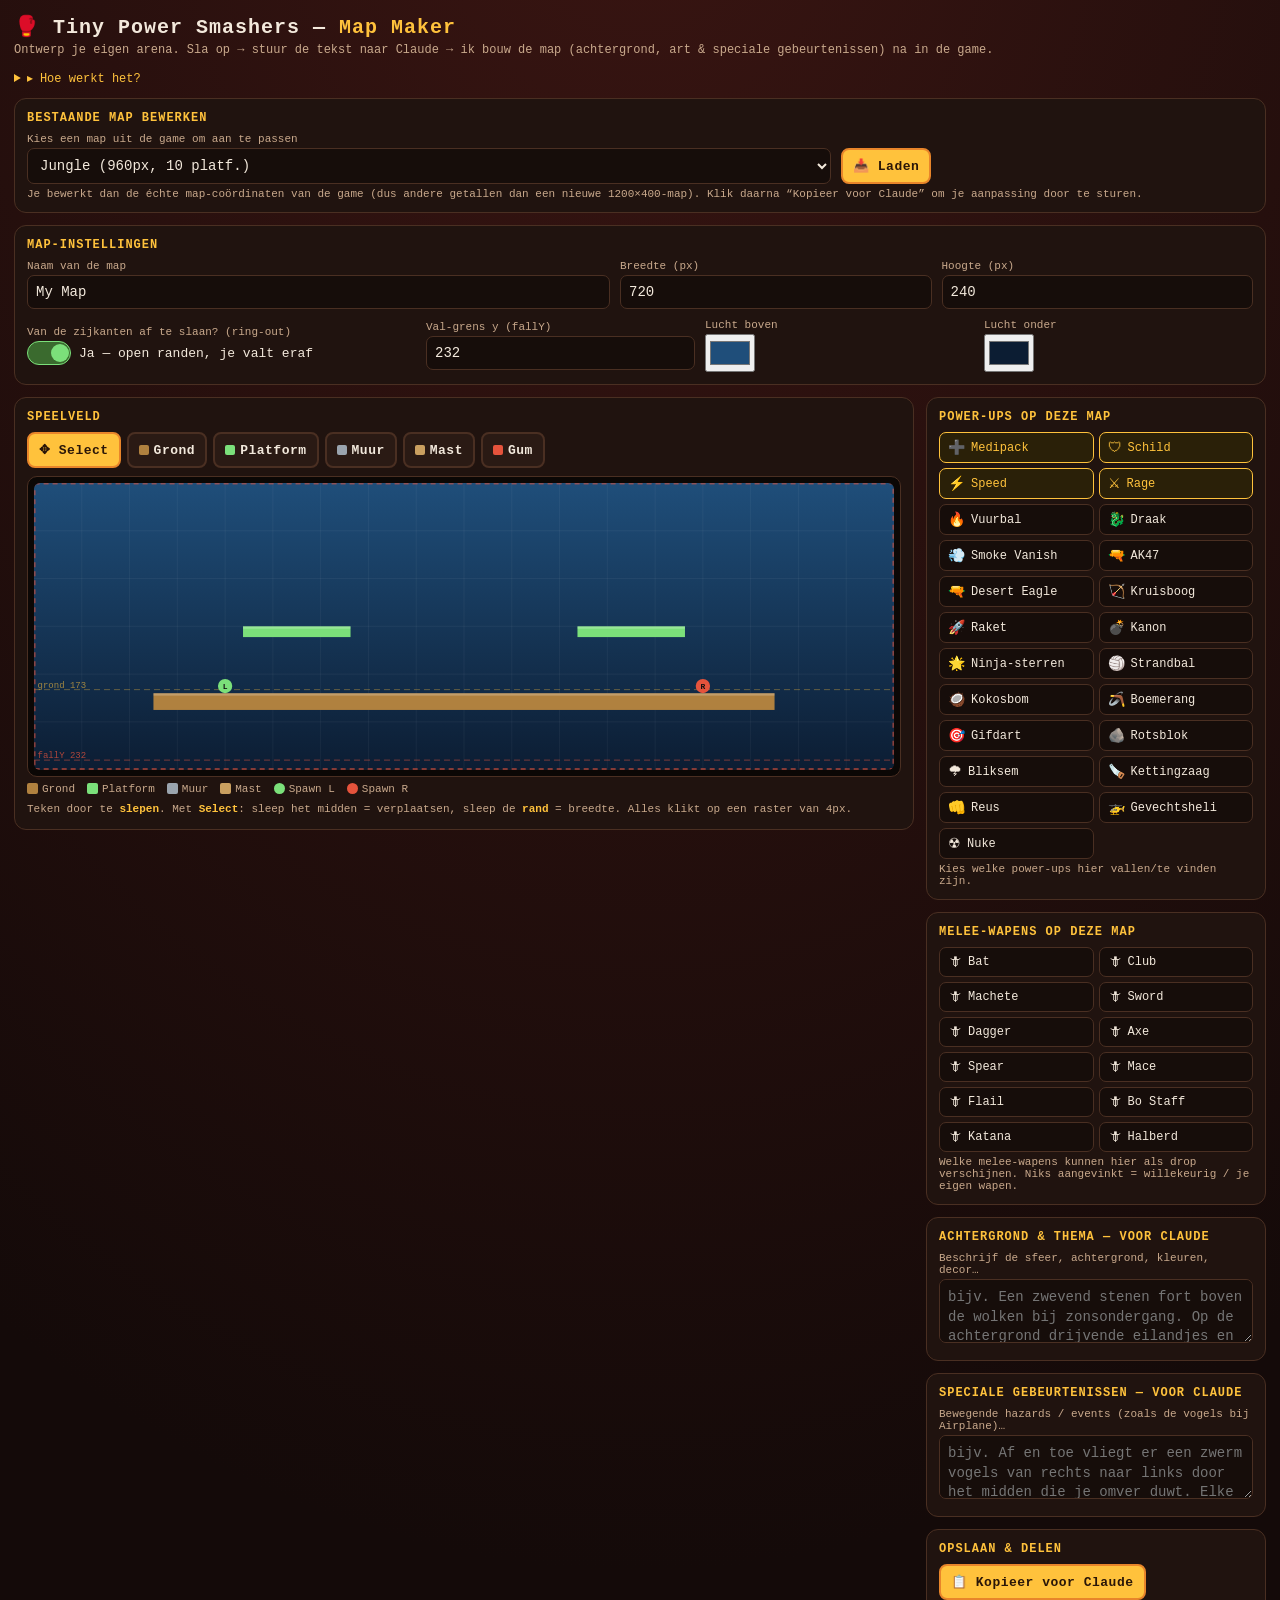
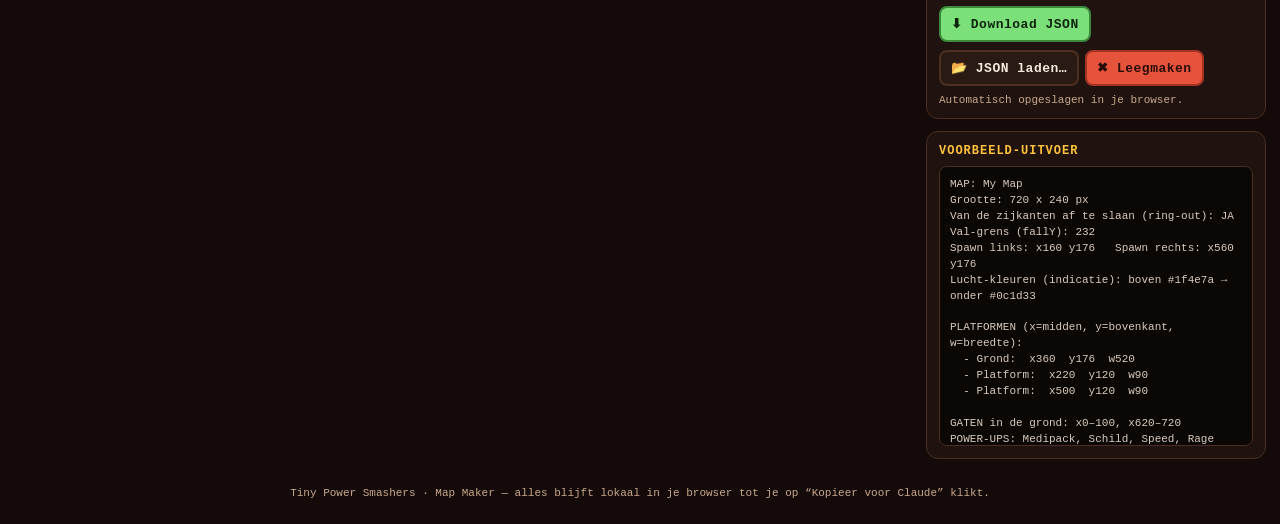
==== commit cb01fa98: "Nieuwe power-up Smoke Vanish (3s onzichtbaar + rookwolk) - SHOP_POWERUPS.smokevanish (kind 'smoke')," ====
--- a/mapmaker.html
+++ b/mapmaker.html
@@ -203,7 +203,7 @@
   <p class="foot">Tiny Power Smashers · Map Maker — alles blijft lokaal in je browser tot je op “Kopieer voor Claude” klikt.</p>
 
 <!-- de echte game-config: geeft toegang tot VERSUS_MAPS zodat je bestaande maps kunt laden -->
-<script src="js/config.js?v=menu176"></script>
+<script src="js/config.js?v=menu177"></script>
 <script>
 (function(){
   "use strict";
@@ -617,8 +617,8 @@
   var MAP_PU = {
     jungle:['heal','speed','rage','ak47','crossbow'],
     dohyo:['heal','speed','rage','shield','lightning','rock','cannon','ak47'],
-    pirate:['heal','speed','rage','cannon','shield'],
-    temple:['heal','speed','rage','ninjastar'],
+    pirate:['heal','speed','rage','cannon','shield','smokevanish'],
+    temple:['heal','speed','rage','ninjastar','smokevanish'],
     lava:['heal','speed','rage'],
     cave:['heal','speed','rage','lightning','rock'],
     beach:['heal','speed','rage','beachball'],
